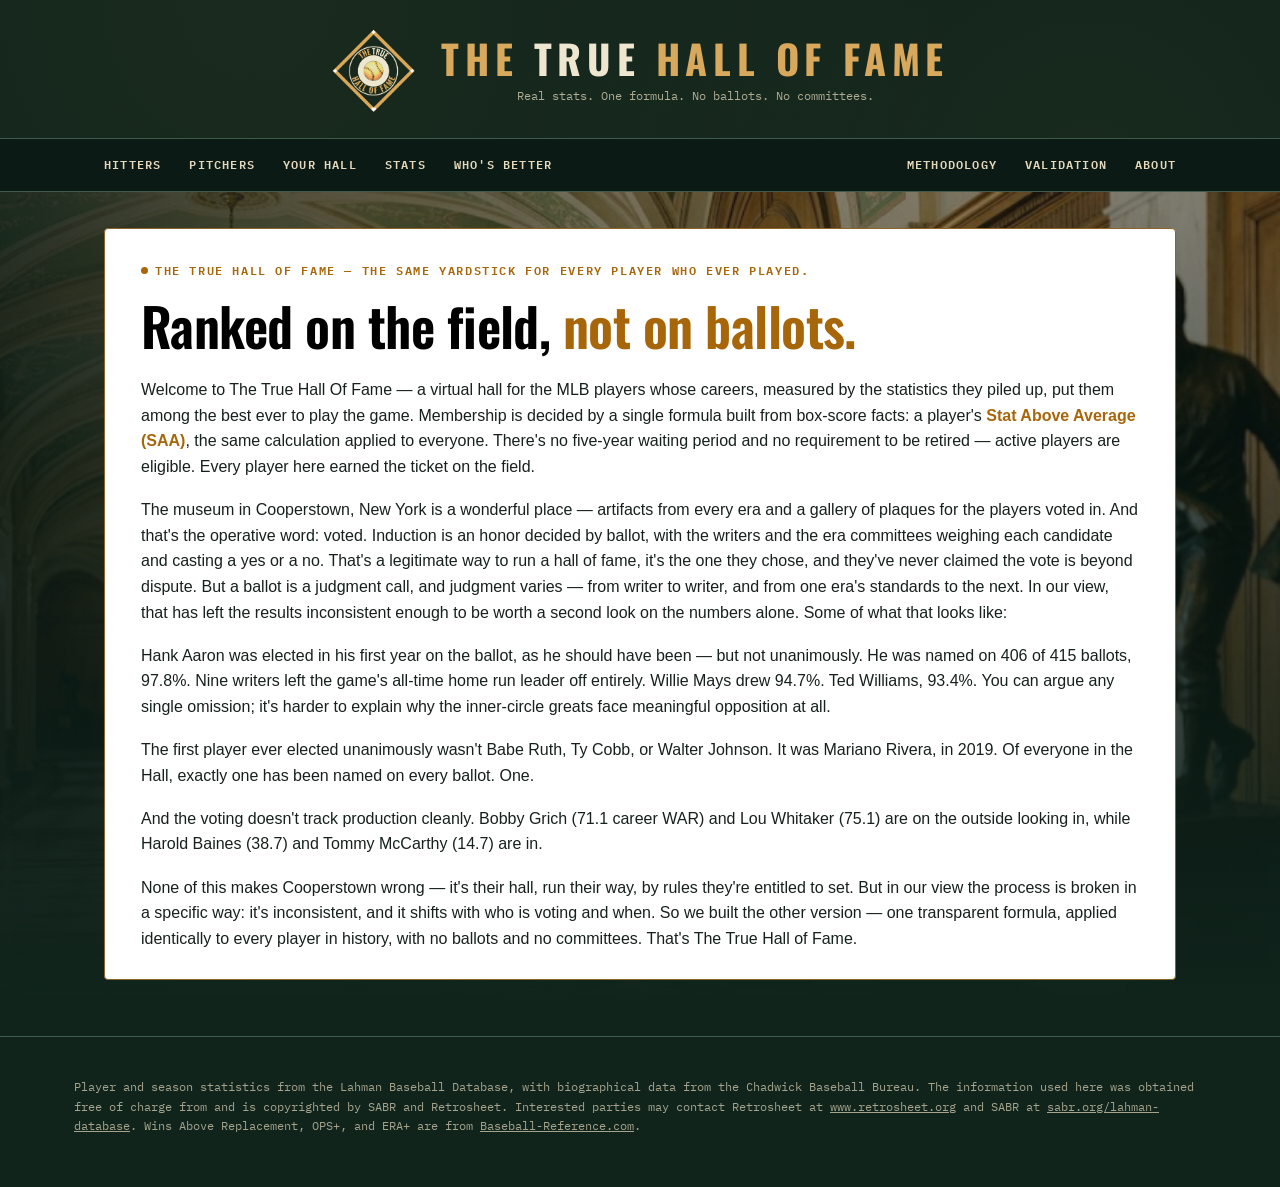
==== index.html @ f73e20ec "about: add "Author : Martin Jenkins" line to the dialog; v1.064 Third .about-modal__line under versi" ====
<!DOCTYPE html>
<html lang="en">
<head>
<meta charset="UTF-8">
<meta name="viewport" content="width=device-width, initial-scale=1.0">
<title>The TRUE Hall of Fame</title>
<link rel="preconnect" href="https://fonts.googleapis.com">
<link href="https://fonts.googleapis.com/css2?family=Oswald:wght@400;500;600;700&family=Source+Serif+4:ital,wght@0,400;0,600;1,400&family=IBM+Plex+Mono:wght@400;500;600&display=swap" rel="stylesheet">
<link rel="stylesheet" href="css/style.css">
</head>
<body>

<header class="site-head">
  <div class="wrap site-head__inner">
    <a href="index.html" class="mark">
      <img class="mark__logo" src="img/logo.png" alt="" width="965" height="960">
      <span class="mark__stack">
        <span class="mark__text">THE <span class="mark__real">TRUE</span> HALL OF FAME</span>
        <span class="site-head__tag">Real stats. One formula. No ballots. No committees.</span>
      </span>
    </a>
  </div>
</header>

<nav class="site-menu" aria-label="Site sections">
  <div class="wrap site-menu__inner">
    <a href="hitters.html" class="site-menu__link">Hitters</a>
    <a href="pitchers.html" class="site-menu__link">Pitchers</a>
    <a href="yourhall.html" class="site-menu__link">Your Hall</a>
    <a href="stats.html" class="site-menu__link">Stats</a>
    <a href="why.html" class="site-menu__link">WHO'S BETTER</a>
    <a href="methodology.html" class="site-menu__link site-menu__link--right">Methodology</a>
    <a href="validation.html" class="site-menu__link">Validation</a>
    <a href="#about" class="site-menu__link">About</a>
  </div>
</nav>

<section class="hero">
  <div class="hero__bg">
    <img src="img/hero-hall.png" alt="A grand hall lined with bronze statues of baseball players on marble pedestals" loading="eager">
  </div>
  <div class="hero__scrim"></div>
  <div class="wrap hero__inner">
    <div class="hero__copy">
      <p class="hero__eyebrow">The True Hall of Fame — the same yardstick for every player who ever played.</p>
      <h1 class="hero__headline">Ranked on the field, <span class="hero__headline-em">not on ballots.</span></h1>
      <p class="hero__resume" hidden><a href="#"></a></p>
      <p>
        Welcome to The True Hall Of Fame — a virtual hall for the MLB players whose careers,
        measured by the statistics they piled up, put them among the best ever to play the
        game. Membership is decided by a single formula built from box-score facts: a player's
        <strong>Stat Above Average (SAA)</strong>, the same calculation applied to everyone.
        There's no five-year waiting period and no requirement to be retired — active players
        are eligible. Every player here earned the ticket on the field.
      </p>
      <p>
        The museum in Cooperstown, New York is a wonderful place — artifacts from every era
        and a gallery of plaques for the players voted in. And that's the operative word:
        voted. Induction is an honor decided by ballot, with the writers and the era
        committees weighing each candidate and casting a yes or a no. That's a legitimate way
        to run a hall of fame, it's the one they chose, and they've never claimed the vote is
        beyond dispute. But a ballot is a judgment call, and judgment varies — from writer to
        writer, and from one era's standards to the next. In our view, that has left the
        results inconsistent enough to be worth a second look on the numbers alone. Some of
        what that looks like:
      </p>
      <p>
        Hank Aaron was elected in his first year on the ballot, as he should have been — but
        not unanimously. He was named on 406 of 415 ballots, 97.8%. Nine writers left the
        game's all-time home run leader off entirely. Willie Mays drew 94.7%. Ted Williams,
        93.4%. You can argue any single omission; it's harder to explain why the inner-circle
        greats face meaningful opposition at all.
      </p>
      <p>
        The first player ever elected unanimously wasn't Babe Ruth, Ty Cobb, or Walter
        Johnson. It was Mariano Rivera, in 2019. Of everyone in the Hall, exactly one has
        been named on every ballot. One.
      </p>
      <p>
        And the voting doesn't track production cleanly. Bobby Grich (71.1 career WAR) and
        Lou Whitaker (75.1) are on the outside looking in, while Harold Baines (38.7) and
        Tommy McCarthy (14.7) are in.
      </p>
      <p>
        None of this makes Cooperstown wrong — it's their hall, run their way, by rules
        they're entitled to set. But in our view the process is broken in a specific way:
        it's inconsistent, and it shifts with who is voting and when. So we built the other
        version — one transparent formula, applied identically to every player in history,
        with no ballots and no committees. That's The True Hall of Fame.
      </p>
    </div>
  </div>
</section>

<footer class="site-foot">
  <div class="wrap site-foot__inner">
    <p>Player and season statistics from the Lahman Baseball Database, with biographical data from the Chadwick Baseball Bureau. The information used here was obtained free of charge from and is copyrighted by SABR and Retrosheet. Interested parties may contact Retrosheet at <a href="https://www.retrosheet.org" target="_blank" rel="noopener">www.retrosheet.org</a> and SABR at <a href="https://sabr.org/lahman-database" target="_blank" rel="noopener">sabr.org/lahman-database</a>. Wins Above Replacement, OPS+, and ERA+ are from <a href="https://www.baseball-reference.com" target="_blank" rel="noopener">Baseball-Reference.com</a>.</p>
  </div>
</footer>

<dialog class="about-modal" id="aboutModal">
  <div class="about-modal__inner">
    <button type="button" class="about-modal__close" aria-label="Close">&times;</button>
    <p class="about-modal__eyebrow">The True Hall of Fame</p>
    <h2 class="about-modal__title">About</h2>
    <p class="about-modal__line">Version <span id="aboutVersion">1.050</span></p>
    <p class="about-modal__line"><span id="aboutBuild">2026.09.01</span></p>
    <p class="about-modal__line">Author : Martin Jenkins</p>
  </div>
</dialog>

<script src="js/prefs.js"></script>
<script src="js/resume.js"></script>
<script src="js/about.js"></script>
</body>
</html>
---- css/style.css ----
/* ============================================================
   THE REAL BASEBALL HALL OF FAME — design tokens
   Palette: dugout green / scorecard cream / plaque brass / brick-wall red
   ============================================================ */
:root {
  --ink:        #1b1a17;
  --bg:         #10241c;
  --bg-deep:    #0b1a15;
  --paper:      #efe6d0;
  --paper-dim:  #e4d9bd;
  --brass:      #b8873b;
  --brass-lt:   #d8a85c;
  --brass-dk:   #8c6423;
  --flag:       #9b3a2e;
  --flag-lt:    #c65240;
  --green-line: #3f5b4c;
  --ok:         #4b7a5c;

  --font-display: 'Oswald', sans-serif;
  --font-body:    'Source Serif 4', serif;
  --font-mono:    'IBM Plex Mono', monospace;
}

* { box-sizing: border-box; }

html { scroll-behavior: smooth; }

body {
  margin: 0;
  background: var(--bg);
  background-image:
    radial-gradient(circle at 20% 0%, rgba(184,135,59,0.06), transparent 45%),
    radial-gradient(circle at 85% 15%, rgba(184,135,59,0.05), transparent 40%);
  color: var(--paper);
  font-family: var(--font-body);
  line-height: 1.5;
}

.wrap {
  max-width: 1120px;
  margin: 0 auto;
  padding: 0 24px;
}

a { color: var(--brass-lt); }

:focus-visible {
  outline: 2px solid var(--brass-lt);
  outline-offset: 3px;
}

@media (prefers-reduced-motion: reduce) {
  html { scroll-behavior: auto; }
  * { animation-duration: 0.01ms !important; transition-duration: 0.01ms !important; }
}

/* ---------------- Header ---------------- */
.site-head {
  border-bottom: 1px solid var(--green-line);
  padding: 28px 0 24px;
}
.site-head__inner {
  display: flex;
  flex-direction: row;
  align-items: center;
  justify-content: center;
  gap: 12px;
}
.mark {
  display: inline-flex;
  align-items: center;
  justify-content: center;
  gap: clamp(14px, 3vw, 24px);
}
.mark__stack {
  display: flex;
  flex-direction: column;
  align-items: center;
  gap: 6px;
}
.mark,
.mark:hover,
.mark:focus,
.mark:visited { text-decoration: none; }

/* ---------------- Menu bar ---------------- */
.site-menu {
  background: var(--bg-deep);
  border-bottom: 1px solid var(--green-line);
}
.site-menu__inner {
  display: flex;
  align-items: center;
  flex-wrap: wrap;
  gap: 28px;
  padding-top: 13px;
  padding-bottom: 13px;
}
.site-menu__link {
  font-family: var(--font-mono);
  font-size: 12px;
  font-weight: 600;
  letter-spacing: 0.1em;
  text-transform: uppercase;
  text-decoration: none;
  color: var(--paper-dim);
  background: none;
  border: none;
  border-bottom: 2px solid transparent;
  padding: 3px 0;
  cursor: pointer;
  transition: color 0.15s, border-color 0.15s;
}
.site-menu__link:hover,
.site-menu__link:focus-visible,
.site-menu__link.is-active {
  color: var(--brass-lt);
  border-color: var(--brass-lt);
}
.site-menu__link--right {
  margin-left: auto;
}
.site-menu__soon {
  font-size: 9px;
  color: var(--brass);
  opacity: 0.75;
  letter-spacing: 0.06em;
  margin-left: 2px;
}
.mark__logo {
  height: clamp(58px, 12vw, 86px);
  width: auto;
  display: block;
  flex: none;
}
.mark__text {
  font-family: var(--font-display);
  font-weight: 700;
  font-size: clamp(20px, 5vw, 40px);
  letter-spacing: 0.14em;
  line-height: 1.1;
  white-space: nowrap;
  text-align: center;
  color: var(--brass-lt);
}
/* "REAL" set brighter than the surrounding brass so it stands out */
.mark__real { color: var(--paper); }
.site-head__tag {
  font-family: var(--font-mono);
  font-size: 12px;
  color: var(--paper-dim);
  text-align: center;
  white-space: nowrap;
  margin: 0;
  opacity: 0.75;
  line-height: 1.6;
}

/* ---------------- Hero ---------------- */
.hero {
  position: relative;
  padding: 36px 0 56px;
  border-bottom: 1px solid var(--green-line);
  overflow: hidden;
  isolation: isolate;
}
.hero__bg {
  position: absolute;
  inset: 0;
  z-index: -2;
}
.hero__bg img {
  width: 100%;
  height: 100%;
  object-fit: cover;
  object-position: center 35%;
  display: block;
}
.hero__scrim {
  position: absolute;
  inset: 0;
  z-index: -1;
  background:
    linear-gradient(180deg, rgba(11,26,21,0.35) 0%, rgba(11,26,21,0.72) 55%, var(--bg) 96%),
    linear-gradient(90deg, rgba(11,26,21,0.75) 0%, rgba(11,26,21,0.15) 55%);
}
.eyebrow {
  font-family: var(--font-mono);
  font-size: 12px;
  letter-spacing: 0.18em;
  text-transform: uppercase;
  color: var(--brass);
  margin: 0 0 18px;
}
.hero__headline {
  font-family: var(--font-display);
  font-weight: 600;
  font-size: clamp(15px, 4.75vw, 53px);
  line-height: 1.06;
  letter-spacing: -0.01em;
  margin: 0 0 24px;
  max-width: none;
  white-space: nowrap;
  color: #000;
}
/* same accent as the SAA table's "Stat Above Average" (--saa-accent) */
.hero__headline-em { color: #a8660a; }

/* dotted eyebrow, matching the SAA table's .eyebrow */
.hero__eyebrow {
  display: flex;
  align-items: center;
  gap: 0.6em;
  margin: 0 0 0.55rem;
  font-family: var(--font-mono);
  font-size: 0.72rem;
  font-weight: 600;
  letter-spacing: 0.14em;
  text-transform: uppercase;
  color: #a8660a;
}
.hero__eyebrow::before {
  content: "";
  flex: none;
  width: 7px;
  height: 7px;
  border-radius: 50%;
  background: #a8660a;
}

/* Welcome panel — the same light "ledger" box as the embedded SAA table:
   pale ground, brass-dark rule, cream-dark ink (mirrors .saa-embed). */
.hero__copy {
  background: #ffffff;
  color: #16211d;
  border: 1px solid var(--brass-dk);
  border-radius: 4px;
  padding: 2rem 2.25rem 1.75rem;
  font-family: Helvetica, 'Helvetica Neue', Arial, sans-serif;
  font-size: 1rem;
  line-height: 1.6;
  max-width: none;
}
.hero__copy p {
  max-width: none;
  margin: 0 0 1.1rem;
}
.hero__copy p:last-child { margin-bottom: 0; }
.hero__copy strong { color: #a8660a; font-weight: 600; }

/* "Resume where you left off" — shown by js/resume.js only for returning visitors */
.hero__resume[hidden] { display: none; }
.hero__resume {
  margin: 0 0 1.1rem;
  font-family: 'IBM Plex Mono', ui-monospace, Menlo, monospace;
  font-size: 0.8rem;
}
.hero__resume a {
  color: #a8660a;
  text-decoration: none;
  border-bottom: 1px solid rgba(168, 102, 10, 0.35);
  padding-bottom: 1px;
}
.hero__resume a:hover { border-bottom-color: #a8660a; }
.hero__resume a::after { content: " \2192"; }

/* ---------------- Controls ---------------- */
.ledger-controls {
  background: var(--bg-deep);
  border-bottom: 1px solid var(--green-line);
  padding: 20px 0;
  position: sticky;
  top: 0;
  z-index: 10;
}
.ledger-controls__row {
  display: flex;
  gap: 28px;
  flex-wrap: wrap;
}
.field { display: flex; flex-direction: column; gap: 6px; }
.field label {
  font-family: var(--font-mono);
  font-size: 11px;
  letter-spacing: 0.1em;
  text-transform: uppercase;
  color: var(--brass);
}
.field select {
  font-family: var(--font-body);
  font-size: 14px;
  background: var(--paper);
  color: var(--ink);
  border: 1px solid var(--brass-dk);
  border-radius: 2px;
  padding: 8px 10px;
  min-width: 220px;
}

/* ---------------- Plaque grid ---------------- */
.plaque-grid {
  padding: 48px 24px 24px;
  display: grid;
  grid-template-columns: repeat(auto-fill, minmax(320px, 1fr));
  gap: 22px;
}

.plaque {
  background: var(--paper);
  color: var(--ink);
  border-radius: 3px;
  position: relative;
  padding: 22px 22px 20px;
  box-shadow: 0 10px 24px rgba(0,0,0,0.28);
  border-top: 5px solid var(--brass);
}
.plaque[data-role="pitcher"] { border-top-color: var(--ok); }

.plaque__flag {
  position: absolute;
  top: -12px;
  right: 18px;
  background: var(--brass-dk);
  color: var(--paper);
  font-family: var(--font-mono);
  font-weight: 600;
  font-size: 12px;
  letter-spacing: 0.04em;
  padding: 5px 10px;
  border-radius: 2px;
  box-shadow: 0 3px 8px rgba(0,0,0,0.35);
}
.plaque[data-role="pitcher"] .plaque__flag {
  background: var(--ok);
}

.plaque__name {
  font-family: var(--font-display);
  font-weight: 600;
  font-size: 24px;
  margin: 6px 0 2px;
}
.plaque__meta {
  font-family: var(--font-mono);
  font-size: 12px;
  color: #5a5346;
  margin: 0 0 14px;
}

.plaque__jaws {
  display: flex;
  align-items: baseline;
  gap: 10px;
  margin-bottom: 6px;
}
.plaque__jaws-num {
  font-family: var(--font-mono);
  font-weight: 600;
  font-size: 34px;
  line-height: 1;
}
.plaque__jaws-label {
  font-family: var(--font-mono);
  font-size: 11px;
  text-transform: uppercase;
  letter-spacing: 0.08em;
  color: #5a5346;
}

.plaque__bar-track {
  height: 8px;
  background: #d9cba6;
  border-radius: 4px;
  overflow: hidden;
  margin: 10px 0 4px;
}
.plaque__bar-fill {
  height: 100%;
  background: linear-gradient(90deg, var(--brass-dk), var(--brass-lt));
}
.plaque__bar-fill.above { background: linear-gradient(90deg, #33513d, var(--ok)); }
.plaque__bar-caption {
  font-family: var(--font-mono);
  font-size: 11px;
  color: #5a5346;
  margin: 0 0 14px;
}

.plaque__statline {
  display: flex;
  gap: 16px;
  font-family: var(--font-mono);
  font-size: 12.5px;
  border-top: 1px dashed #c6b78e;
  border-bottom: 1px dashed #c6b78e;
  padding: 10px 0;
  margin-bottom: 12px;
}
.plaque__statline span { display: block; }
.plaque__statline b { display: block; font-size: 15px; }

.plaque__note {
  font-size: 13.5px;
  color: #3a362c;
  margin: 0 0 8px;
  line-height: 1.5;
}
.plaque__ballot {
  font-size: 12.5px;
  color: #6b6350;
  font-style: italic;
  margin: 0;
}

.empty-state {
  grid-column: 1 / -1;
  text-align: center;
  padding: 40px;
  font-family: var(--font-mono);
  color: var(--paper-dim);
  border: 1px dashed var(--green-line);
  border-radius: 4px;
}

/* ---------------- Pitchers placeholder view ---------------- */
.view-soon {
  min-height: 50vh;
  display: flex;
  align-items: center;
  padding: 56px 0;
}
.view-soon[hidden] { display: none; }
.view-soon__eyebrow {
  font-family: var(--font-mono);
  font-size: 12px;
  letter-spacing: 0.18em;
  text-transform: uppercase;
  color: var(--brass);
  margin: 0 0 18px;
}
.view-soon__headline {
  font-family: var(--font-display);
  font-weight: 600;
  font-size: clamp(26px, 4vw, 40px);
  line-height: 1.1;
  margin: 0 0 20px;
  max-width: 16ch;
  color: var(--paper);
}
.view-soon__body {
  font-size: 16px;
  max-width: 58ch;
  color: var(--paper-dim);
  margin: 0;
}

/* ---------------- Standards section ---------------- */
.standards { padding: 56px 0; border-top: 1px solid var(--green-line); }
.section-title {
  font-family: var(--font-display);
  font-weight: 600;
  font-size: 28px;
  margin: 0 0 8px;
  color: var(--paper);
}
.section-lede { color: var(--paper-dim); max-width: none; margin: 0 0 28px; }

.standards__table {
  display: grid;
  gap: 12px;
}
.formula-box {
  background: rgba(239,230,208,0.06);
  border: 1px solid var(--green-line);
  border-radius: 4px;
  padding: 22px 24px;
}
.formula-row {
  display: flex;
  flex-wrap: wrap;
  align-items: center;
  gap: 10px 14px;
  font-family: var(--font-mono);
  font-size: 14px;
  margin-bottom: 14px;
}
.formula-term {
  background: rgba(184,135,59,0.14);
  color: var(--brass-lt);
  padding: 5px 10px;
  border-radius: 3px;
  border: 1px solid rgba(184,135,59,0.4);
}
.formula-eq, .formula-plus {
  color: var(--paper-dim);
  opacity: 0.7;
}
.formula-desc {
  color: var(--paper-dim);
  font-size: 15px;
  max-width: none;
  margin: 0;
}
.formula-desc--lede {
  margin-bottom: 14px;
}
.formula-divider {
  border: 0;
  border-top: 1px solid var(--green-line);
  margin: 22px 0;
}
.formula-row--last {
  margin-bottom: 0;
}
.standards__row {
  display: grid;
  grid-template-columns: 140px 1fr 90px 90px 90px;
  gap: 16px;
  align-items: center;
  background: rgba(239,230,208,0.06);
  border: 1px solid var(--green-line);
  border-radius: 3px;
  padding: 14px 18px;
  font-family: var(--font-mono);
  font-size: 13px;
}
.standards__row .label { font-family: var(--font-display); font-size: 16px; letter-spacing: 0.02em; }
.standards__row .col-h {
  font-size: 10.5px;
  text-transform: uppercase;
  letter-spacing: 0.08em;
  color: var(--brass);
  display: block;
  margin-bottom: 2px;
}

/* ---------------- Dossier ---------------- */
.dossier {
  padding: 56px 0 72px;
  border-top: 1px solid var(--green-line);
  background: var(--bg-deep);
}
/* same bounds as .standards > .wrap, so the copy lines up edge-for-edge
   with the "How Stat Above Average works" formula box below it */
.dossier__inner { text-align: left; }
.dossier p { color: var(--paper-dim); font-size: 17px; max-width: none; }
.dossier__punch {
  color: var(--flag-lt) !important;
  font-family: var(--font-display);
  font-size: 20px;
  font-weight: 500;
  border-left: 3px solid var(--flag);
  padding-left: 16px;
}

/* ---------------- Methodology page ---------------- */
.standards__note {
  color: var(--paper-dim);
  font-size: 15px;
  line-height: 1.6;
  max-width: none;
  margin: 22px 0 0;
}
.glossary {
  padding: 56px 0 64px;
  border-top: 1px solid var(--green-line);
}
.glossary h3 {
  font-family: var(--font-display);
  font-weight: 600;
  font-size: 18px;
  letter-spacing: 0.02em;
  color: var(--brass-lt);
  margin: 40px 0 6px;
}
.glossary h3:first-of-type { margin-top: 8px; }
.glossary dl { margin: 0; }
.glossary dt {
  font-family: var(--font-mono);
  font-weight: 600;
  font-size: 14px;
  color: var(--paper);
  margin-top: 18px;
}
.glossary dl > dt:first-of-type { margin-top: 8px; }
.glossary dd {
  margin: 4px 0 0;
  color: var(--paper-dim);
  font-size: 16px;
  line-height: 1.55;
  max-width: none;
}

/* ---------------- Footer ---------------- */
.site-foot { padding: 28px 0 40px; }
/* line the footnote up with the list tables (.saa-embed .wrap), not the
   narrower site .wrap */
.site-foot__inner { max-width: 1180px; }
.site-foot__inner p {
  font-family: var(--font-mono);
  font-size: 12px;
  color: var(--paper-dim);
  opacity: 0.7;
  max-width: none;   /* footnotes span the full content width, like the tables above */
  line-height: 1.6;
}
.site-foot__inner a { color: inherit; text-decoration: underline; }
.site-foot__inner a:hover { color: var(--brass-lt); }
.site-foot code {
  background: rgba(239,230,208,0.08);
  padding: 1px 5px;
  border-radius: 2px;
}

/* ---------------- About dialog ---------------- */
.about-modal {
  border: 1px solid var(--brass-dk);
  border-radius: 4px;
  background: var(--bg-deep);
  color: var(--paper);
  padding: 0;
  max-width: 340px;
  width: calc(100% - 32px);
  box-shadow: 0 24px 60px rgba(0,0,0,0.5);
}
.about-modal::backdrop {
  background: rgba(7,16,13,0.66);
}
.about-modal__inner {
  position: relative;
  /* tight top padding so the "THE TRUE HALL OF FAME" eyebrow lines up
     with the close button in the corner */
  padding: 12px 30px 26px;
}
.about-modal__close {
  position: absolute;
  top: 8px;
  right: 12px;
  background: none;
  border: none;
  color: var(--paper-dim);
  font-size: 22px;
  line-height: 1;
  cursor: pointer;
  padding: 4px;
}
.about-modal__close:hover { color: var(--brass-lt); }
.about-modal__eyebrow {
  font-family: var(--font-mono);
  font-size: 15px;
  letter-spacing: 0.18em;
  text-transform: uppercase;
  color: var(--brass);
  margin: 0 0 10px;
}
.about-modal__title {
  font-family: var(--font-display);
  font-weight: 700;
  /* same size as the "THE TRUE HALL OF FAME" eyebrow line above it,
     just bold so "About" still reads as the heading */
  font-size: 15px;
  color: var(--brass-lt);
  /* blank row above "About"; "About" and the version/date lines centered */
  margin: 1.6em 0 14px;
  text-align: center;
}
.about-modal__line {
  font-family: var(--font-mono);
  font-size: 13px;
  color: var(--paper-dim);
  margin: 0 0 4px;
  text-align: center;
}
.about-modal__line span { color: var(--paper); }

/* ---------------- Responsive ---------------- */
@media (max-width: 640px) {
  .site-head__tag { white-space: normal; }
  .mark__text { white-space: normal; }
  .hero__copy { padding: 1.5rem 1.25rem; }
  .standards__row {
    grid-template-columns: 1fr 1fr;
    row-gap: 8px;
  }
  .standards__row .label { grid-column: 1 / -1; }
}
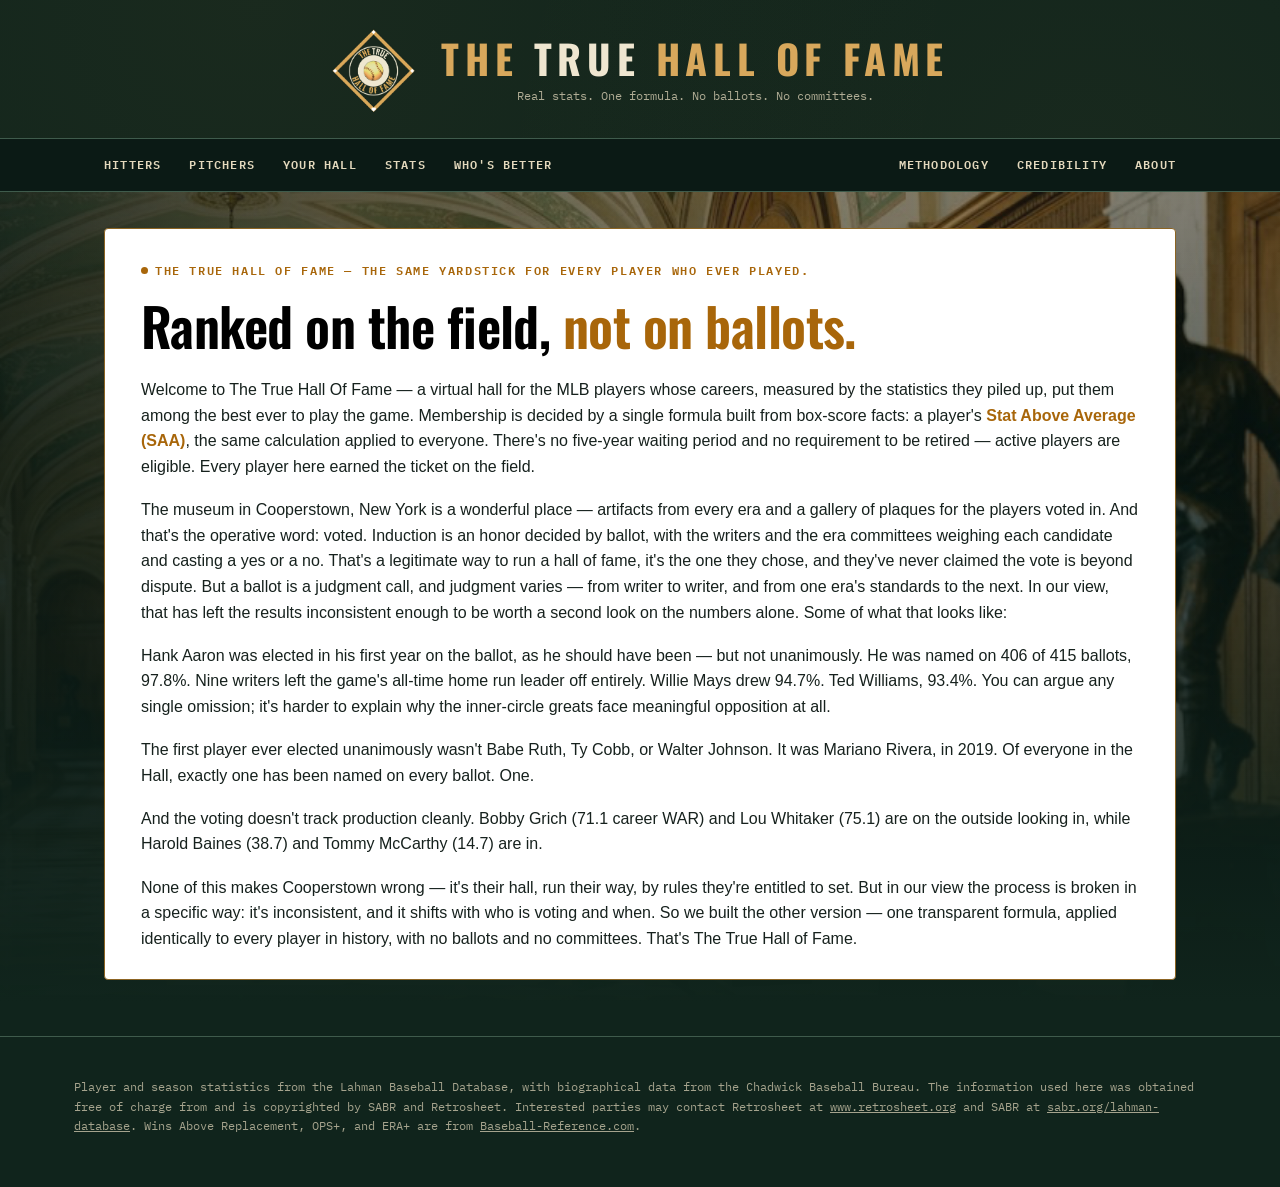
==== commit 91bb5f20: "nav: rename the "Validation" link to "Credibility"; v1.069 Matches the page's own H2 ("How credible " ====
--- a/index.html
+++ b/index.html
@@ -30,7 +30,7 @@
     <a href="stats.html" class="site-menu__link">Stats</a>
     <a href="why.html" class="site-menu__link">WHO'S BETTER</a>
     <a href="methodology.html" class="site-menu__link site-menu__link--right">Methodology</a>
-    <a href="validation.html" class="site-menu__link">Validation</a>
+    <a href="validation.html" class="site-menu__link">Credibility</a>
     <a href="#about" class="site-menu__link">About</a>
   </div>
 </nav>
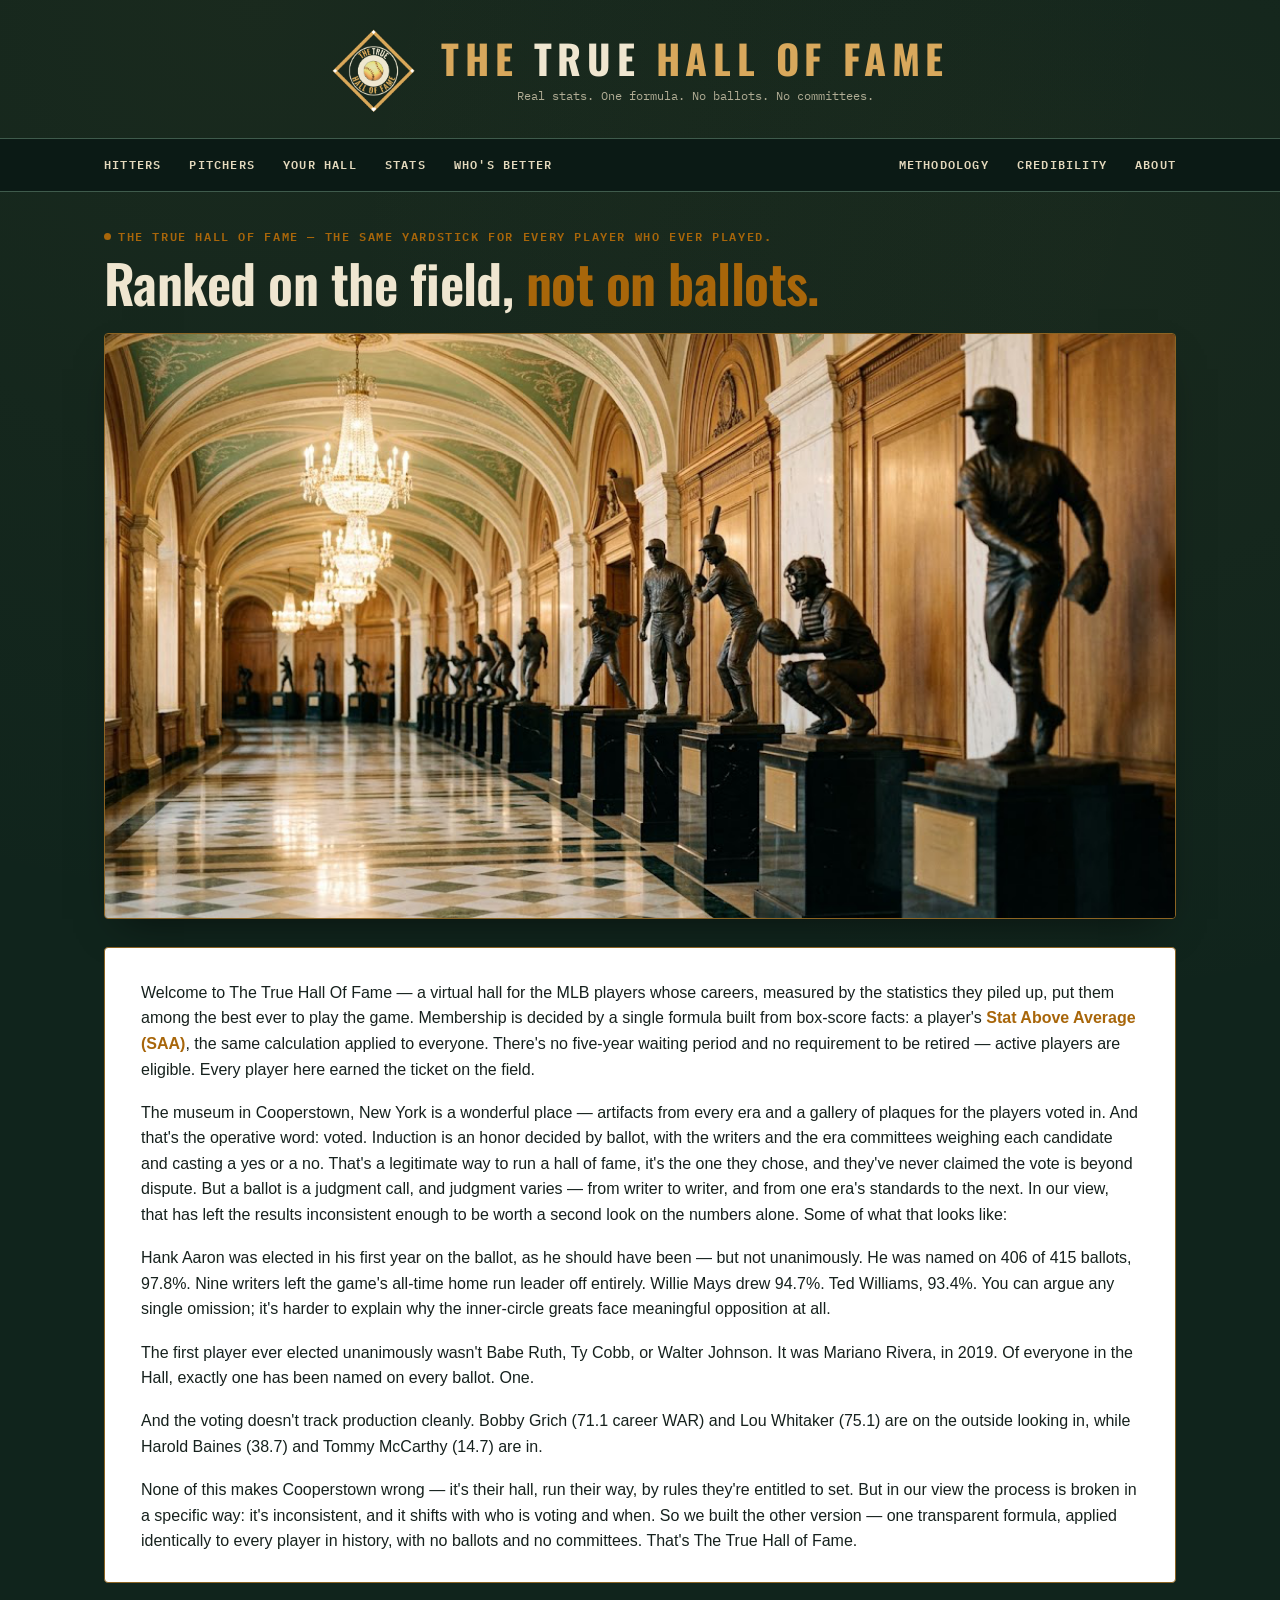
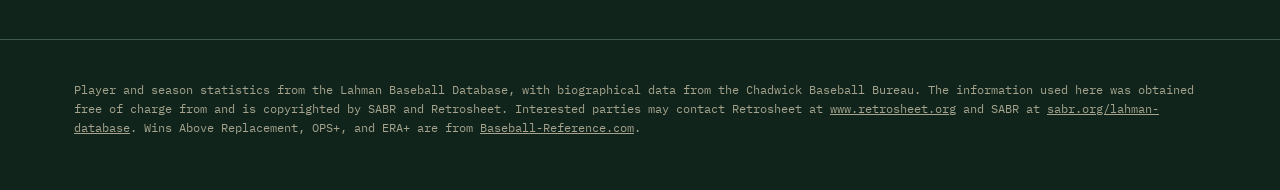
==== commit b306baa5: "home: show the hall image whole and undimmed; v1.070 Drop the .hero__bg/.hero__scrim full-bleed dark" ====
--- a/index.html
+++ b/index.html
@@ -36,14 +36,15 @@
 </nav>
 
 <section class="hero">
-  <div class="hero__bg">
-    <img src="img/hero-hall.png" alt="A grand hall lined with bronze statues of baseball players on marble pedestals" loading="eager">
-  </div>
-  <div class="hero__scrim"></div>
   <div class="wrap hero__inner">
-    <div class="hero__copy">
+    <div class="hero__head">
       <p class="hero__eyebrow">The True Hall of Fame — the same yardstick for every player who ever played.</p>
       <h1 class="hero__headline">Ranked on the field, <span class="hero__headline-em">not on ballots.</span></h1>
+    </div>
+    <figure class="hero__figure">
+      <img src="img/hero-hall.png" alt="A grand hall lined with bronze statues of baseball players on marble pedestals" loading="eager" width="1024" height="563">
+    </figure>
+    <div class="hero__copy">
       <p class="hero__resume" hidden><a href="#"></a></p>
       <p>
         Welcome to The True Hall Of Fame — a virtual hall for the MLB players whose careers,
--- a/css/style.css
+++ b/css/style.css
@@ -161,28 +161,26 @@
   position: relative;
   padding: 36px 0 56px;
   border-bottom: 1px solid var(--green-line);
+}
+/* The hall image is shown whole and untouched — natural aspect ratio,
+   no crop, no scrim. The headline sits above it, the welcome copy below,
+   so the "Ranked on the field" section frames the picture. */
+.hero__head {
+  margin: 0 0 1.4rem;
+}
+.hero__head .hero__headline { margin-bottom: 0; }
+.hero__figure {
+  margin: 0 0 1.75rem;
+  border: 1px solid var(--brass-dk);
+  border-radius: 4px;
   overflow: hidden;
-  isolation: isolate;
-}
-.hero__bg {
-  position: absolute;
-  inset: 0;
-  z-index: -2;
-}
-.hero__bg img {
+  background: var(--bg-deep);
+  box-shadow: 0 18px 40px -18px rgba(0,0,0,0.55);
+}
+.hero__figure img {
+  display: block;
   width: 100%;
-  height: 100%;
-  object-fit: cover;
-  object-position: center 35%;
-  display: block;
-}
-.hero__scrim {
-  position: absolute;
-  inset: 0;
-  z-index: -1;
-  background:
-    linear-gradient(180deg, rgba(11,26,21,0.35) 0%, rgba(11,26,21,0.72) 55%, var(--bg) 96%),
-    linear-gradient(90deg, rgba(11,26,21,0.75) 0%, rgba(11,26,21,0.15) 55%);
+  height: auto;
 }
 .eyebrow {
   font-family: var(--font-mono);
@@ -201,7 +199,7 @@
   margin: 0 0 24px;
   max-width: none;
   white-space: nowrap;
-  color: #000;
+  color: var(--paper);
 }
 /* same accent as the SAA table's "Stat Above Average" (--saa-accent) */
 .hero__headline-em { color: #a8660a; }
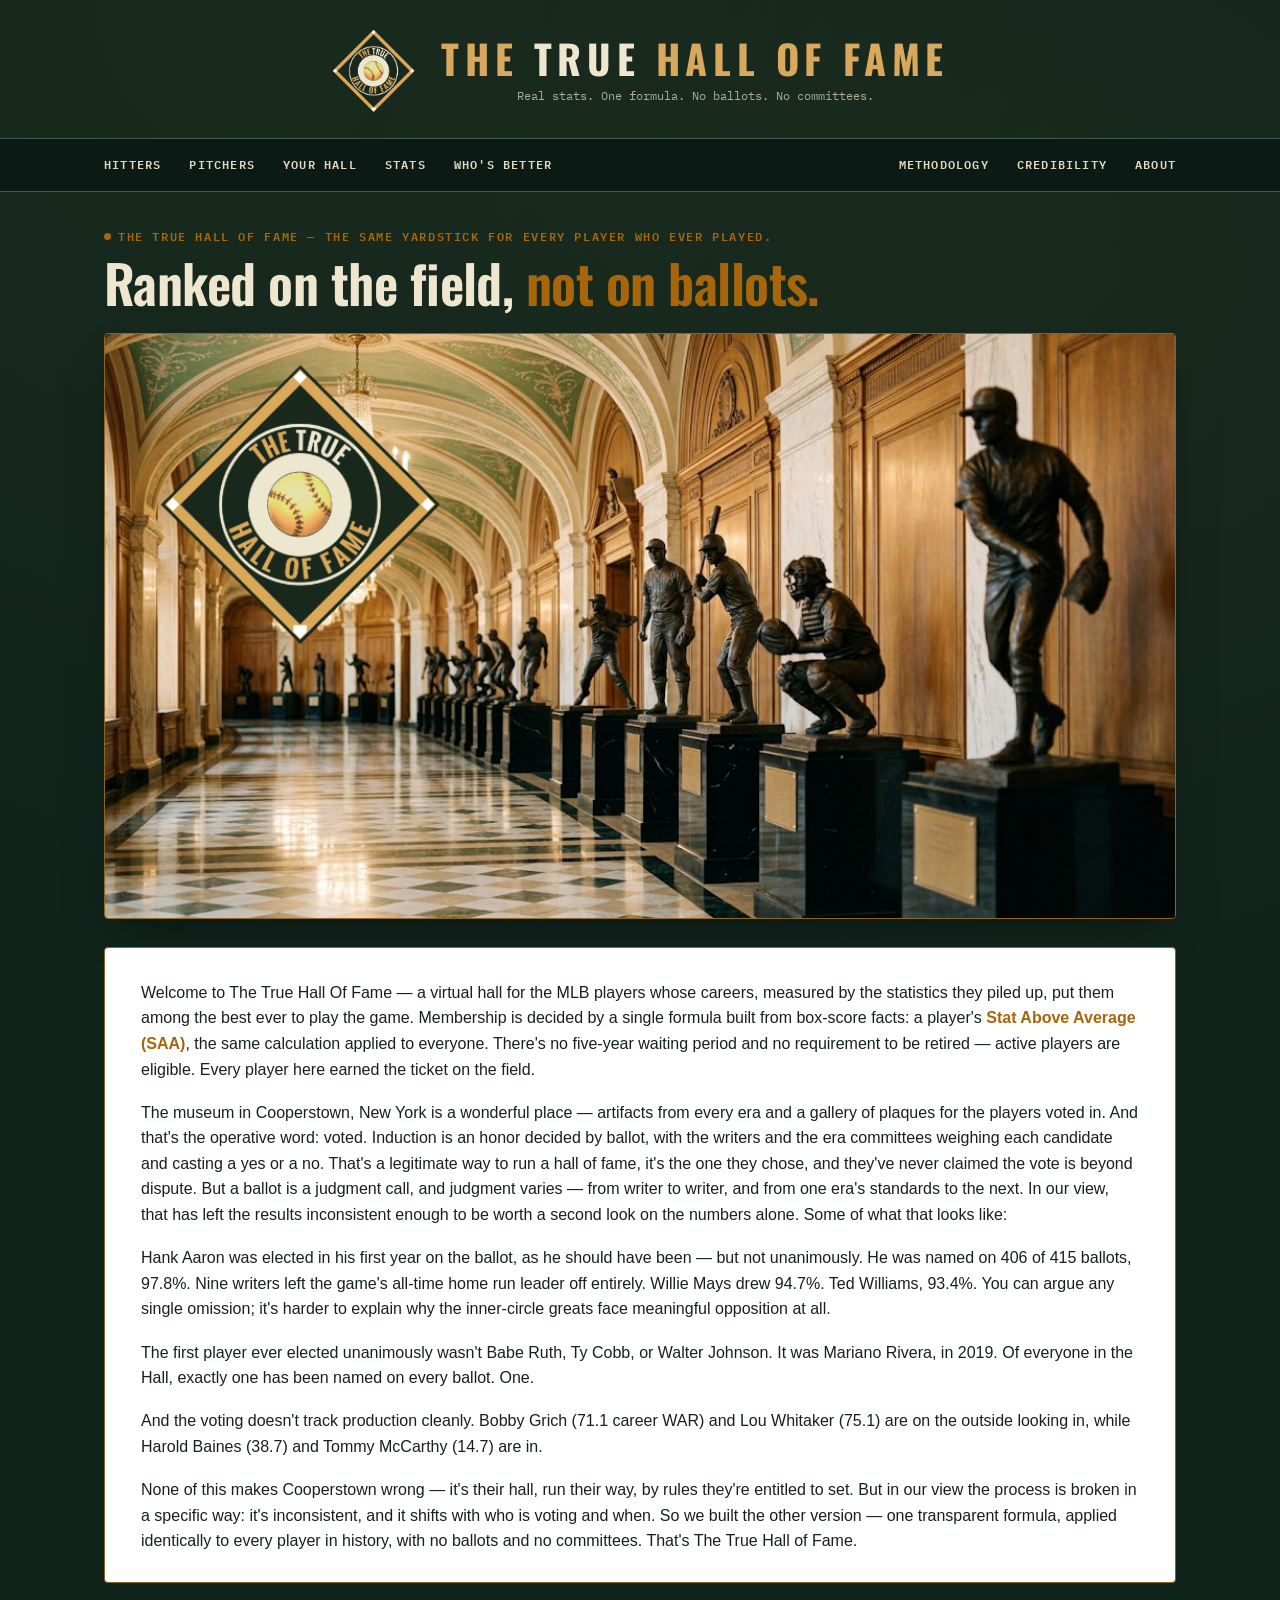
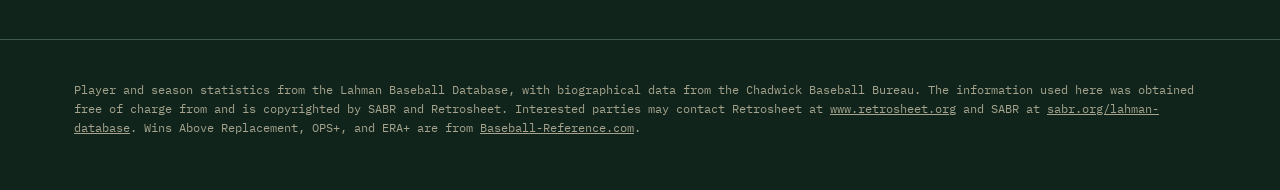
==== commit 2385834a: "home: update hero hall photo with new logo watermark; v1.072 Co-Authored-By: Claude Sonnet 5 <norepl" ====
--- a/index.html
+++ b/index.html
@@ -45,7 +45,6 @@
       <img src="img/hero-hall.png" alt="A grand hall lined with bronze statues of baseball players on marble pedestals" loading="eager" width="1024" height="563">
     </figure>
     <div class="hero__copy">
-      <p class="hero__resume" hidden><a href="#"></a></p>
       <p>
         Welcome to The True Hall Of Fame — a virtual hall for the MLB players whose careers,
         measured by the statistics they piled up, put them among the best ever to play the
@@ -90,6 +89,7 @@
         with no ballots and no committees. That's The True Hall of Fame.
       </p>
     </div>
+    <p class="hero__resume" hidden><a href="#"></a></p>
   </div>
 </section>
 
@@ -104,8 +104,8 @@
     <button type="button" class="about-modal__close" aria-label="Close">&times;</button>
     <p class="about-modal__eyebrow">The True Hall of Fame</p>
     <h2 class="about-modal__title">About</h2>
-    <p class="about-modal__line">Version <span id="aboutVersion">1.050</span></p>
-    <p class="about-modal__line"><span id="aboutBuild">2026.09.01</span></p>
+    <p class="about-modal__line">Version <span id="aboutVersion">1.072</span></p>
+    <p class="about-modal__line"><span id="aboutBuild">2026.09.04</span></p>
     <p class="about-modal__line">Author : Martin Jenkins</p>
   </div>
 </dialog>
--- a/css/style.css
+++ b/css/style.css
@@ -246,20 +246,23 @@
 .hero__copy p:last-child { margin-bottom: 0; }
 .hero__copy strong { color: #a8660a; font-weight: 600; }
 
-/* "Resume where you left off" — shown by js/resume.js only for returning visitors */
+/* "Resume where you left off" — shown by js/resume.js only for returning
+   visitors. Sits just outside the welcome box, tucked under its lower-right
+   corner. */
 .hero__resume[hidden] { display: none; }
 .hero__resume {
-  margin: 0 0 1.1rem;
+  margin: 0.6rem 0 0;
+  text-align: right;
   font-family: 'IBM Plex Mono', ui-monospace, Menlo, monospace;
   font-size: 0.8rem;
 }
 .hero__resume a {
-  color: #a8660a;
+  color: var(--brass-lt);
   text-decoration: none;
-  border-bottom: 1px solid rgba(168, 102, 10, 0.35);
+  border-bottom: 1px solid rgba(216, 168, 92, 0.4);
   padding-bottom: 1px;
 }
-.hero__resume a:hover { border-bottom-color: #a8660a; }
+.hero__resume a:hover { border-bottom-color: var(--brass-lt); }
 .hero__resume a::after { content: " \2192"; }
 
 /* ---------------- Controls ---------------- */
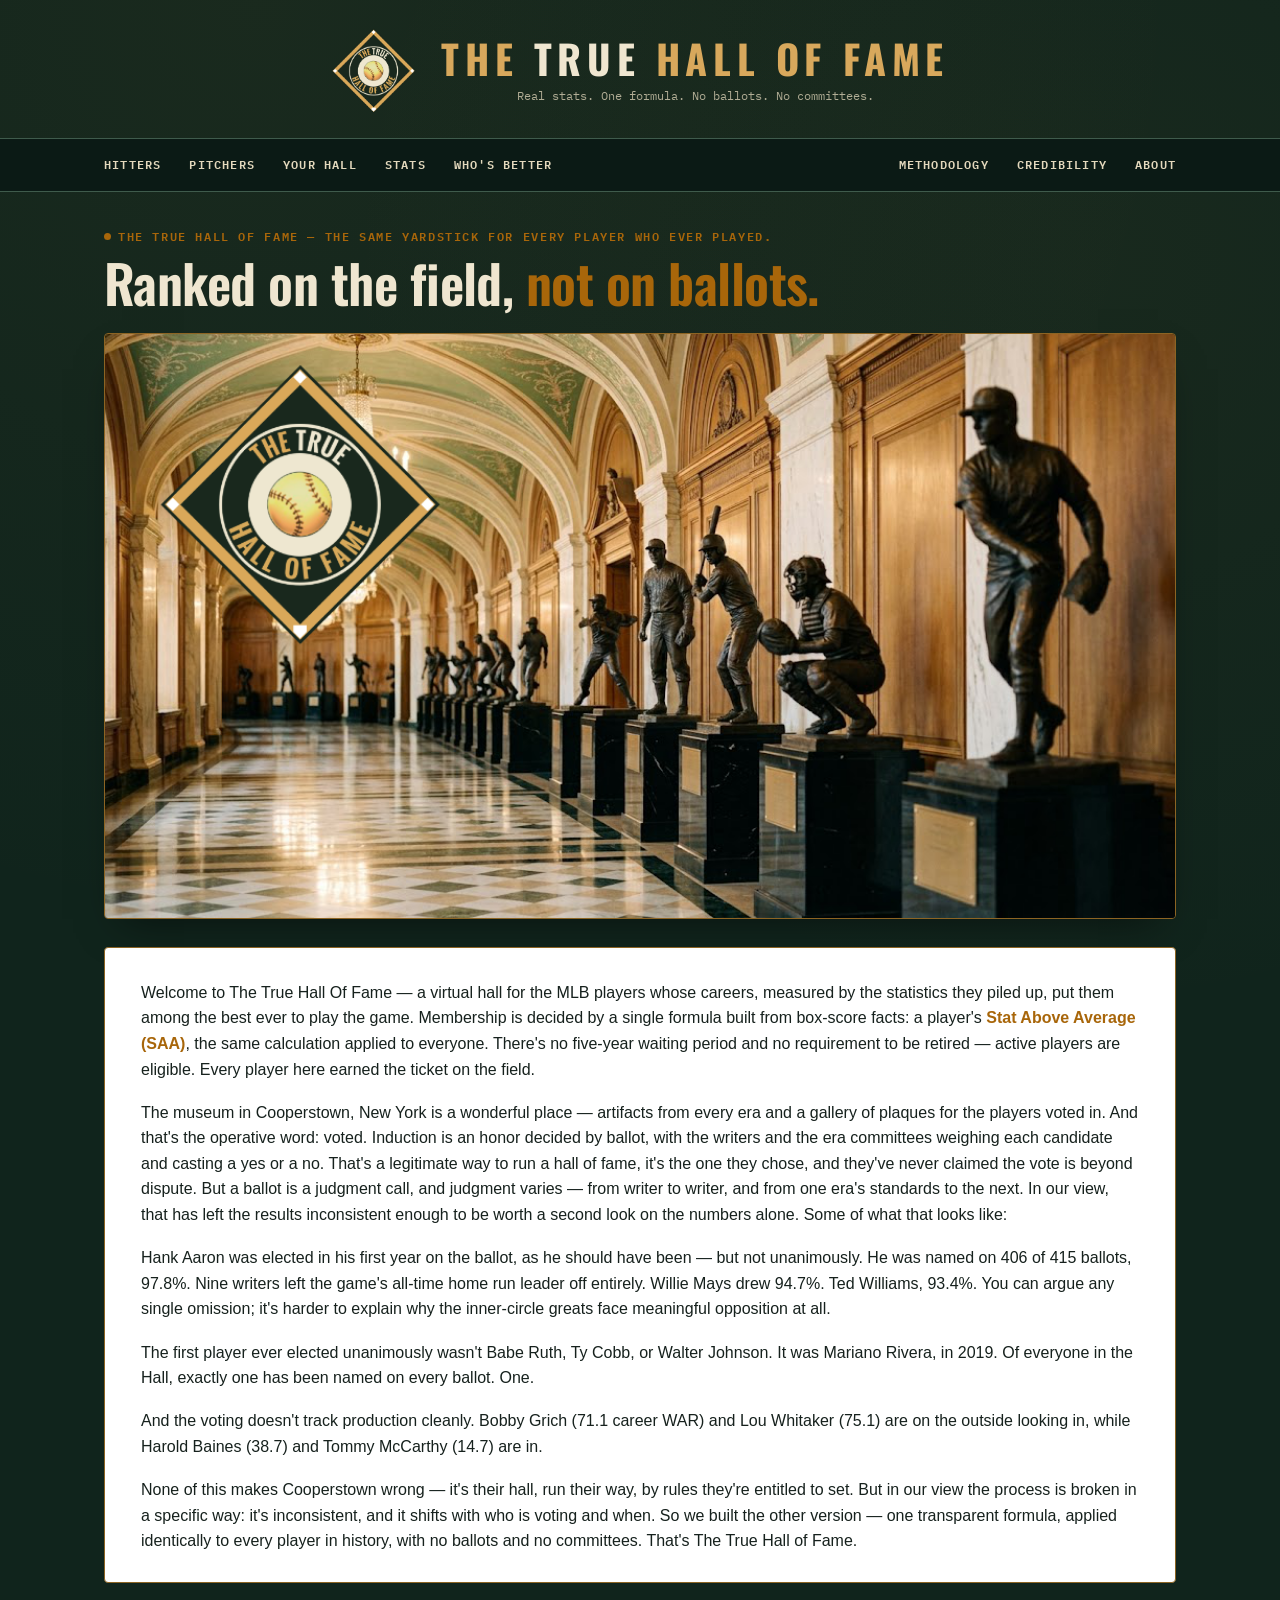
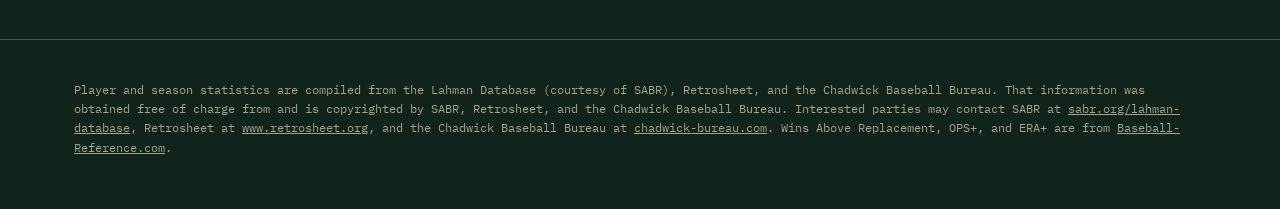
==== commit 8ddaf242: "Rewrite the source-attribution footer to stop zigzagging; v1.073 The old paragraph bounced Lahman ->" ====
--- a/index.html
+++ b/index.html
@@ -95,7 +95,7 @@
 
 <footer class="site-foot">
   <div class="wrap site-foot__inner">
-    <p>Player and season statistics from the Lahman Baseball Database, with biographical data from the Chadwick Baseball Bureau. The information used here was obtained free of charge from and is copyrighted by SABR and Retrosheet. Interested parties may contact Retrosheet at <a href="https://www.retrosheet.org" target="_blank" rel="noopener">www.retrosheet.org</a> and SABR at <a href="https://sabr.org/lahman-database" target="_blank" rel="noopener">sabr.org/lahman-database</a>. Wins Above Replacement, OPS+, and ERA+ are from <a href="https://www.baseball-reference.com" target="_blank" rel="noopener">Baseball-Reference.com</a>.</p>
+    <p>Player and season statistics are compiled from the Lahman Database (courtesy of SABR), Retrosheet, and the Chadwick Baseball Bureau. That information was obtained free of charge from and is copyrighted by SABR, Retrosheet, and the Chadwick Baseball Bureau. Interested parties may contact SABR at <a href="https://sabr.org/lahman-database" target="_blank" rel="noopener">sabr.org/lahman-database</a>, Retrosheet at <a href="https://www.retrosheet.org" target="_blank" rel="noopener">www.retrosheet.org</a>, and the Chadwick Baseball Bureau at <a href="https://www.chadwick-bureau.com" target="_blank" rel="noopener">chadwick-bureau.com</a>. Wins Above Replacement, OPS+, and ERA+ are from <a href="https://www.baseball-reference.com" target="_blank" rel="noopener">Baseball-Reference.com</a>.</p>
   </div>
 </footer>
 
@@ -104,7 +104,7 @@
     <button type="button" class="about-modal__close" aria-label="Close">&times;</button>
     <p class="about-modal__eyebrow">The True Hall of Fame</p>
     <h2 class="about-modal__title">About</h2>
-    <p class="about-modal__line">Version <span id="aboutVersion">1.072</span></p>
+    <p class="about-modal__line">Version <span id="aboutVersion">1.073</span></p>
     <p class="about-modal__line"><span id="aboutBuild">2026.09.04</span></p>
     <p class="about-modal__line">Author : Martin Jenkins</p>
   </div>
